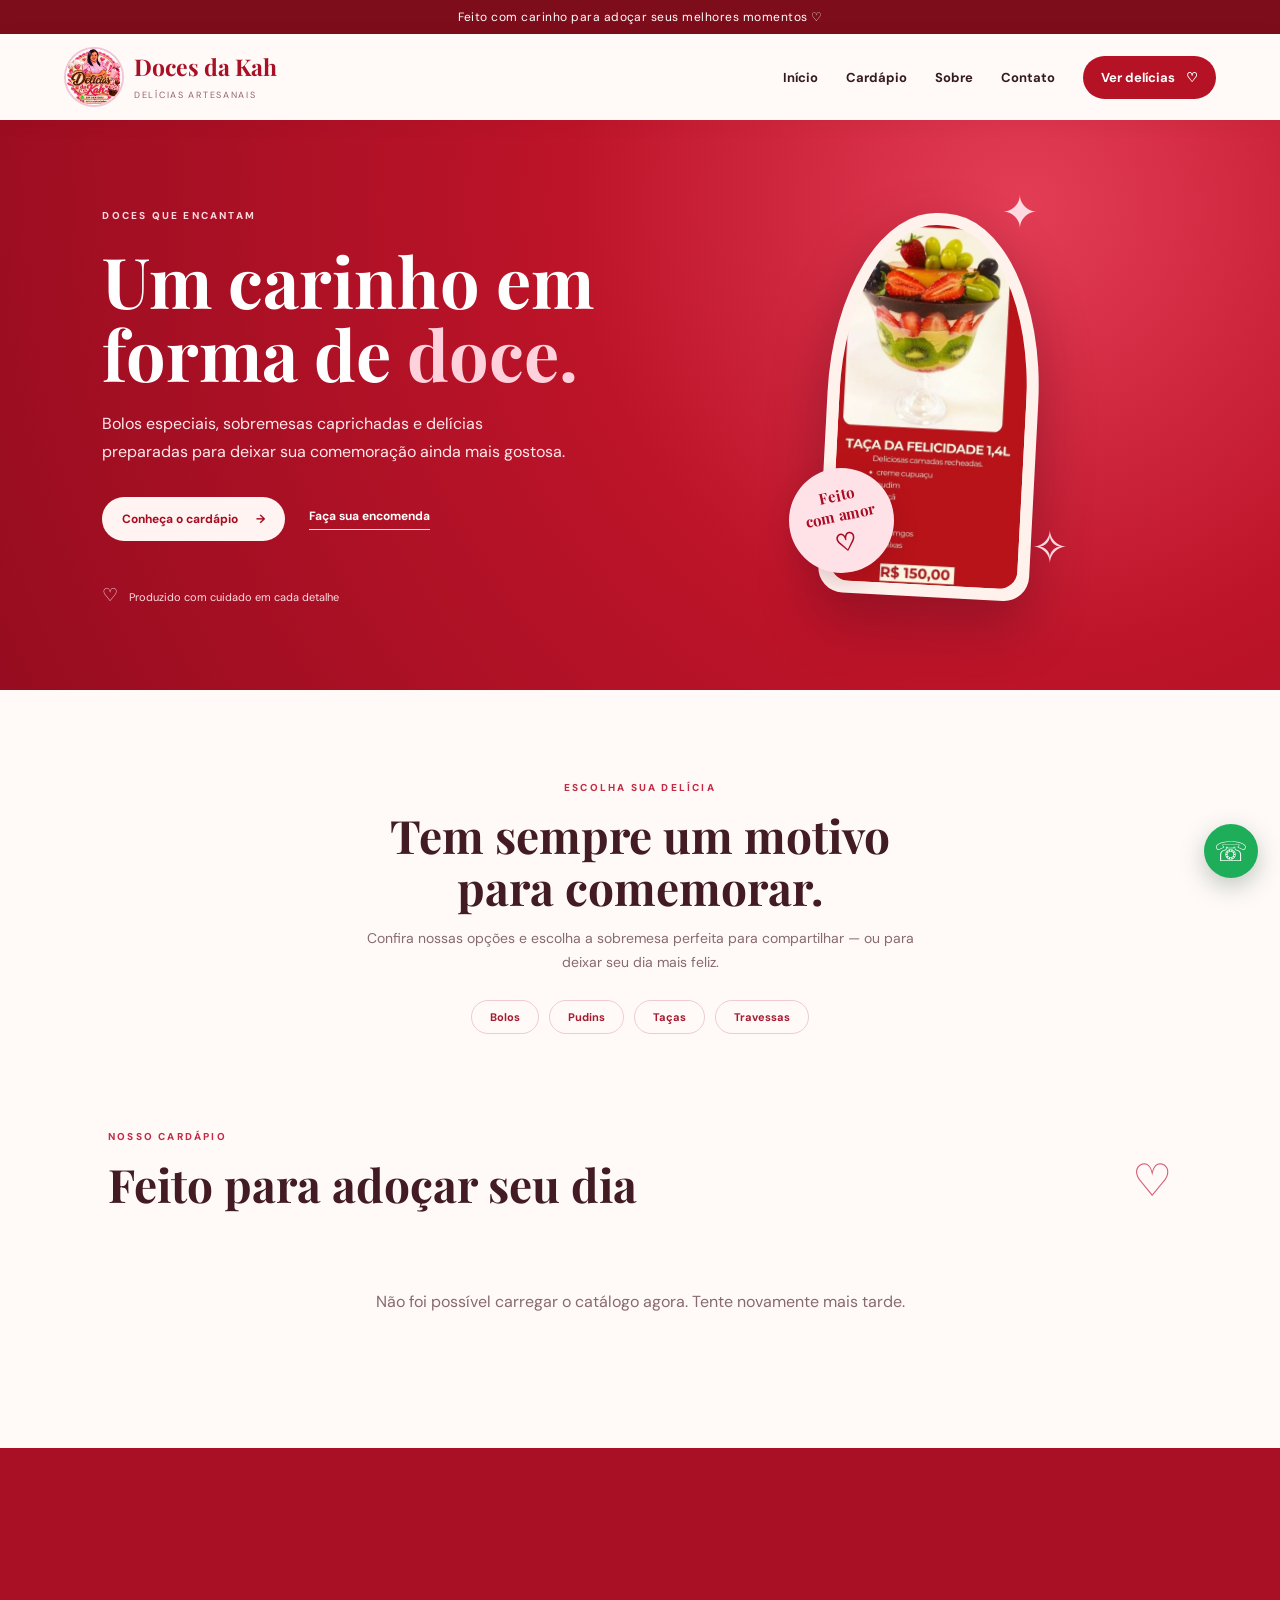
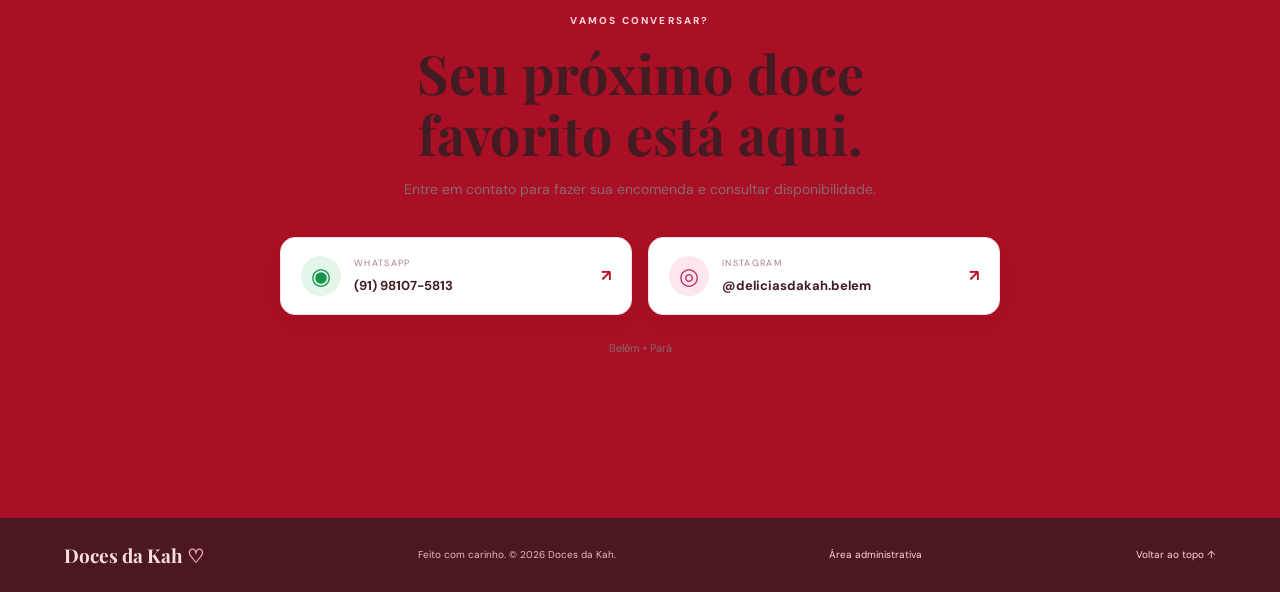
==== doces-da-kah-netlify/index.html @ cf6b91c2 "adicionar site e painel administrativo" ====
<!doctype html>
<html lang="pt-BR">
<head>
  <meta charset="utf-8">
  <meta name="viewport" content="width=device-width, initial-scale=1">
  <meta name="theme-color" content="#b51225">
  <meta name="description" content="Doces da Kah — bolos personalizados, pudins, taças da felicidade e sobremesas na travessa. Faça sua encomenda!">
  <title>Doces da Kah | Delícias feitas com carinho</title>
  <link rel="preconnect" href="https://fonts.googleapis.com">
  <link rel="preconnect" href="https://fonts.gstatic.com" crossorigin>
  <link href="https://fonts.googleapis.com/css2?family=DM+Sans:wght@400;500;600;700;800&family=Playfair+Display:wght@600;700;800&display=swap" rel="stylesheet">
  <link rel="stylesheet" href="styles.css">
</head>
<body>
  <div class="topline">Feito com carinho para adoçar seus melhores momentos ♡</div>
  <header class="site-header">
    <a class="brand" href="#inicio" aria-label="Doces da Kah - início">
      <img src="assets/logo-doces-da-kah.jpg" alt="Logo Doces da Kah">
      <span><strong>Doces da Kah</strong><small>DELÍCIAS ARTESANAIS</small></span>
    </a>
    <button class="menu-toggle" id="menuToggle" aria-label="Abrir menu" aria-expanded="false">☰</button>
    <nav id="mainNav">
      <a href="#inicio">Início</a>
      <a href="#catalogo">Cardápio</a>
      <a href="#sobre">Sobre</a>
      <a href="#contato">Contato</a>
      <a class="nav-cta" href="#catalogo">Ver delícias <span>♡</span></a>
    </nav>
  </header>

  <main>
    <section class="hero" id="inicio">
      <div class="hero-copy">
        <span class="eyebrow">DOCES QUE ENCANTAM</span>
        <h1>Um carinho em forma de <em>doce.</em></h1>
        <p>Bolos especiais, sobremesas caprichadas e delícias preparadas para deixar sua comemoração ainda mais gostosa.</p>
        <div class="hero-actions">
          <a class="button button-light" href="#catalogo">Conheça o cardápio <span>→</span></a>
          <a class="text-link" href="#contato">Faça sua encomenda</a>
        </div>
        <div class="hero-note"><span>♡</span> Produzido com cuidado em cada detalhe</div>
      </div>
      <div class="hero-art">
        <div class="hero-frame"><img src="assets/taca-felicidade-14l.jpg" alt="Taça da felicidade com frutas e camadas de creme"></div>
        <div class="hero-sticker">Feito<br>com amor <b>♡</b></div>
        <div class="hero-sparkle sparkle-one">✦</div><div class="hero-sparkle sparkle-two">✧</div>
      </div>
    </section>

    <section class="intro section-wrap">
      <span class="eyebrow">ESCOLHA SUA DELÍCIA</span>
      <h2>Tem sempre um motivo<br>para comemorar.</h2>
      <p>Confira nossas opções e escolha a sobremesa perfeita para compartilhar — ou para deixar seu dia mais feliz.</p>
      <div class="category-pills">
        <a href="#bolos">Bolos</a><a href="#pudim">Pudins</a><a href="#tacas">Taças</a><a href="#travessas">Travessas</a>
      </div>
    </section>

    <section class="catalog section-wrap" id="catalogo">
      <div class="section-heading">
        <div><span class="eyebrow">NOSSO CARDÁPIO</span><h2>Feito para adoçar seu dia</h2></div>
        <span class="heading-heart">♡</span>
      </div>
      <div id="productsGrid" class="managed-products" aria-live="polite">
        <p class="loading-products">Carregando nossas delícias…</p>
      </div>
    </section>

    <section class="about" id="sobre">

    <section class="contact section-wrap" id="contato">
      <span class="eyebrow">VAMOS CONVERSAR?</span>
      <h2>Seu próximo doce<br>favorito está aqui.</h2>
      <p>Entre em contato para fazer sua encomenda e consultar disponibilidade.</p>
      <div class="contact-cards">
        <a class="contact-card" href="https://wa.me/5591981075813" target="_blank" rel="noopener">
          <span class="contact-icon">◉</span><span><small>WHATSAPP</small><strong>(91) 98107-5813</strong></span><b>↗</b>
        </a>
        <a class="contact-card" href="https://instagram.com/deliciasdakah.belem" target="_blank" rel="noopener">
          <span class="contact-icon insta">◎</span><span><small>INSTAGRAM</small><strong>@deliciasdakah.belem</strong></span><b>↗</b>
        </a>
      </div>
      <p class="small-print">Belém • Pará</p>
    </section>
  </main>

  <footer><a class="footer-brand" href="#inicio">Doces da Kah <span>♡</span></a><p>Feito com carinho. © <span id="year"></span> Doces da Kah.</p><a href="/admin/" class="back-top">Área administrativa</a><a href="#inicio" class="back-top">Voltar ao topo ↑</a></footer>

  <a class="floating-whatsapp" href="https://wa.me/5591981075813" target="_blank" rel="noopener" aria-label="Fale pelo WhatsApp">☏</a>
  <div class="toast" id="toast" role="status" aria-live="polite">Abrindo seu pedido no WhatsApp…</div>
  <script src="script.js"></script>
</body>
</html>
---- doces-da-kah-netlify/styles.css ----
*{box-sizing:border-box}html{scroll-behavior:smooth;scroll-padding-top:90px}body{margin:0;color:#351b20;background:#fffaf8;font-family:"DM Sans",Arial,sans-serif}a{color:inherit;text-decoration:none}.topline{background:#7d0d1b;color:#fff;text-align:center;padding:9px 15px;font-size:12px;letter-spacing:.04em}.site-header{height:86px;padding:10px max(5vw,22px);display:flex;align-items:center;justify-content:space-between;background:#fffaf8;position:sticky;top:0;z-index:10;box-shadow:0 3px 20px #4d17200d}.brand{display:flex;align-items:center;gap:10px}.brand img{width:60px;height:60px;object-fit:cover;border-radius:50%;border:2px solid #f2c6d5}.brand strong{display:block;font-family:"Playfair Display",serif;font-size:23px;color:#a90f25}.brand small{font-size:9px;letter-spacing:.19em;color:#93636b}.site-header nav{display:flex;align-items:center;gap:28px;font-size:13px;font-weight:700}.site-header nav a:not(.nav-cta):hover{color:#bd1730}.nav-cta{background:#b51225;color:white;padding:13px 18px;border-radius:30px}.nav-cta span{padding-left:8px}.menu-toggle{display:none;border:0;background:none;font-size:26px;color:#a90f25}.hero{background:radial-gradient(circle at 80% 15%,#e33d56 0,#bd1429 40%,#970c20 100%);color:white;min-height:570px;padding:75px max(8vw,25px);display:grid;grid-template-columns:1.05fr .95fr;align-items:center;gap:45px;overflow:hidden}.hero-copy{max-width:570px}.eyebrow{font-size:10px;letter-spacing:.22em;font-weight:800;color:#c52b45}.hero .eyebrow{color:#ffd8df}.hero h1,.about h2{font:700 clamp(42px,6vw,70px)/1.04 "Playfair Display",serif;margin:20px 0}.hero h1 em,.about h2 em{font-style:normal;color:#ffd1dc}.hero-copy>p{font-size:16px;line-height:1.8;max-width:470px;color:#ffe9ec}.hero-actions{display:flex;align-items:center;gap:24px;margin-top:30px}.button{border:0;display:inline-flex;align-items:center;justify-content:center;gap:18px;background:#b51225;color:white;padding:14px 20px;border-radius:30px;font:700 12px "DM Sans",sans-serif;cursor:pointer;transition:.2s}.button:hover{transform:translateY(-2px);box-shadow:0 9px 20px #6b091d22}.button-light{background:#fff4f1;color:#a70d22}.text-link{font-size:12px;font-weight:700;border-bottom:1px solid #ffd3dc;padding-bottom:5px}.hero-note{font-size:11px;color:#ffdce2;margin-top:42px}.hero-note span{font-size:18px;margin-right:8px}.hero-art{position:relative;max-width:440px;margin:auto}.hero-frame{padding:12px;background:#fff2ed;border-radius:48% 48% 25px 25px;transform:rotate(3deg);box-shadow:0 25px 55px #53071966}.hero-frame img{display:block;width:100%;height:360px;object-fit:cover;object-position:center;border-radius:48% 48% 18px 18px}.hero-sticker{position:absolute;bottom:24px;left:-38px;background:#ffe2e8;color:#a80d24;width:105px;height:105px;border-radius:50%;display:grid;place-content:center;text-align:center;font:700 15px "Playfair Display",serif;transform:rotate(-12deg);box-shadow:0 8px 25px #5e071e33}.hero-sticker b{font-size:24px}.hero-sparkle{position:absolute;color:#ffd9df;font-size:45px}.sparkle-one{top:-30px;right:0}.sparkle-two{bottom:20px;right:-30px}.section-wrap{max-width:1120px;margin:auto;padding:85px 28px}.intro{text-align:center;padding-bottom:55px}.intro h2,.section-heading h2,.pair-heading h2,.contact h2{font:700 clamp(32px,4vw,46px)/1.12 "Playfair Display",serif;margin:14px 0;color:#421b23}.intro>p,.pair-heading>p,.contact>p{color:#876a6e;line-height:1.7;font-size:14px;max-width:560px;margin:0 auto}.category-pills{display:flex;justify-content:center;gap:10px;flex-wrap:wrap;margin-top:25px}.category-pills a{border:1px solid #efcbd1;color:#a7192e;padding:9px 18px;border-radius:25px;font-size:11px;font-weight:700}.category-pills a:hover{background:#b51225;color:#fff}.catalog{padding-top:35px}.section-heading{display:flex;align-items:end;justify-content:space-between;margin-bottom:30px}.section-heading h2{margin-bottom:0}.heading-heart{font-size:45px;color:#d75b72}.product-card{display:grid;grid-template-columns:1fr 1fr;background:white;border-radius:22px;overflow:hidden;margin:24px 0 38px;box-shadow:0 12px 40px #6115260d;border:1px solid #f4e5e4}.product-photo{min-height:390px;background:#f7e8e4}.product-photo img{width:100%;height:100%;min-height:390px;object-fit:cover}.product-info{padding:45px 42px;align-self:center}.product-tag{font-size:9px;font-weight:800;letter-spacing:.18em;color:#c52b45}.product-info h3,.mini-content h3{font:700 30px "Playfair Display",serif;color:#421b23;margin:12px 0}.product-info>p,.mini-content p{font-size:13px;line-height:1.8;color:#876a6e}.detail-block{margin:23px 0}.detail-block strong{font-size:12px;color:#4a2028}.detail-block p{font-size:12px;color:#876a6e;line-height:1.8}.price-list{border-top:1px solid #f0dfe0;border-bottom:1px solid #f0dfe0;margin:20px 0;padding:8px 0}.price-list div{display:flex;justify-content:space-between;padding:8px 0;font-size:13px}.price-list strong,.price-highlight strong{color:#b51225;font-size:17px}.product-info .button{margin-top:5px}.reverse .product-photo{order:2}.price-highlight{display:flex;align-items:center;justify-content:space-between;border-top:1px solid #f0dfe0;border-bottom:1px solid #f0dfe0;padding:17px 0;margin:25px 0}.price-highlight small{font-size:12px;color:#876a6e}.pair-heading{text-align:center;padding:35px 0 22px}.pair-heading h2{margin:10px 0}.two-products{display:grid;grid-template-columns:1fr 1fr;gap:24px}.mini-card{background:white;border:1px solid #f1e3e1;border-radius:20px;overflow:hidden;box-shadow:0 12px 35px #6115260a}.mini-card>img{width:100%;height:270px;object-fit:cover}.mini-content{padding:25px}.mini-content h3{font-size:25px;margin:8px 0}.mini-content p{min-height:88px}.mini-bottom{border-top:1px solid #f0dfe0;padding-top:17px;display:flex;align-items:center;justify-content:space-between;gap:10px}.mini-bottom>strong{color:#b51225;font-size:18px}.mini-bottom .button{padding:12px 16px}.tray-card{margin-top:55px}.flavor-list{columns:2;padding-left:18px;color:#876a6e;font-size:12px;line-height:2}.price-note{font-weight:700;color:#b51225!important}.about{background:#a90f25;color:#fff;position:relative;overflow:hidden;padding:75px 25px}.about-inner{max-width:750px;margin:auto;text-align:center;position:relative;z-index:1}.about .eyebrow{color:#ffd4dc}.about h2{font-size:clamp(36px,5vw,54px)}.about-inner>p{max-width:570px;margin:0 auto 28px;color:#ffe4e8;line-height:1.8;font-size:14px}.about-decoration{position:absolute;right:8%;top:-110px;font-size:360px;color:#ffffff0b}.contact{text-align:center}.contact h2{margin:14px 0}.contact-cards{display:flex;justify-content:center;gap:16px;margin:35px auto 20px;max-width:720px}.contact-card{background:white;border:1px solid #f0dfe0;border-radius:15px;padding:18px 20px;display:flex;align-items:center;gap:13px;text-align:left;flex:1;box-shadow:0 8px 25px #61152609}.contact-card>span:nth-child(2){flex:1}.contact-card small{display:block;font-size:9px;letter-spacing:.15em;color:#a77b82;margin-bottom:5px}.contact-card strong{font-size:13px;color:#421b23}.contact-card>b{color:#b51225}.contact-icon{width:40px;height:40px;border-radius:50%;display:grid;place-items:center;background:#e4f5e9;color:#15944c;font-size:23px}.contact-icon.insta{background:#fde6ee;color:#c02c65}.small-print{font-size:11px!important;margin-top:24px!important}footer{background:#4b1720;color:#f8dfe3;padding:24px max(5vw,22px);display:flex;align-items:center;justify-content:space-between;gap:15px;font-size:10px}footer p{margin:0;color:#e3bdc4}.footer-brand{font:700 19px "Playfair Display",serif}.footer-brand span{color:#f5a8bc}.back-top{color:#ffd6de}.floating-whatsapp{position:fixed;right:22px;bottom:22px;z-index:8;background:#1eae5a;color:white;width:54px;height:54px;border-radius:50%;display:grid;place-items:center;font-size:27px;box-shadow:0 8px 25px #133c2344}.toast{position:fixed;bottom:88px;right:22px;background:#421b23;color:#fff;padding:12px 18px;border-radius:10px;font-size:12px;opacity:0;transform:translateY(8px);transition:.25s;pointer-events:none}.toast.show{opacity:1;transform:translateY(0)}
@media(max-width:760px){.site-header{height:74px}.brand img{width:50px;height:50px}.brand strong{font-size:20px}.menu-toggle{display:block}.site-header nav{display:none;position:absolute;top:74px;left:0;right:0;background:#fffaf8;padding:20px 25px 25px;flex-direction:column;align-items:stretch;gap:18px;box-shadow:0 15px 20px #4d172018}.site-header nav.open{display:flex}.nav-cta{text-align:center}.hero{grid-template-columns:1fr;padding:58px 27px 65px;gap:55px;text-align:center}.hero-copy{margin:auto}.hero h1{font-size:49px}.hero-copy>p{font-size:14px}.hero-actions{justify-content:center;flex-wrap:wrap;gap:18px}.hero-note{margin-top:27px}.hero-art{width:min(83%,360px)}.hero-frame img{height:290px}.hero-sticker{left:-28px;width:85px;height:85px;font-size:12px}.section-wrap{padding:65px 20px}.intro h2,.section-heading h2,.pair-heading h2,.contact h2{font-size:34px}.product-card{grid-template-columns:1fr}.product-photo,.product-photo img{min-height:0;height:270px}.product-info{padding:28px 25px 32px}.reverse .product-photo{order:0}.two-products{grid-template-columns:1fr}.mini-card>img{height:250px}.mini-content p{min-height:0}.tray-card{margin-top:35px}.flavor-list{columns:1}.contact-cards{flex-direction:column}.contact-card{flex:auto}footer{flex-direction:column;text-align:center}.about{padding:62px 24px}.about-decoration{font-size:230px;right:-30px;top:-40px}}
@media(prefers-reduced-motion:reduce){html{scroll-behavior:auto}*,*:before,*:after{transition:none!important}}

/* Produtos gerenciados pelo painel */
.managed-products{display:grid;grid-template-columns:repeat(2,minmax(0,1fr));gap:24px}
.managed-card{background:#fff;border:1px solid #f1e3e1;border-radius:20px;overflow:hidden;box-shadow:0 12px 35px #6115260a;display:flex;flex-direction:column}
.managed-card-image{width:100%;height:270px;object-fit:cover;background:#f7e8e4}
.managed-card-body{padding:25px;display:flex;flex-direction:column;flex:1}
.managed-card h3{font:700 25px "Playfair Display",serif;color:#421b23;margin:9px 0}
.managed-card p{font-size:13px;line-height:1.8;color:#876a6e}
.managed-card .managed-details{margin:8px 0 18px}
.managed-card .managed-details strong{font-size:12px;color:#4a2028}
.managed-card .managed-details ul{padding-left:18px;color:#876a6e;font-size:12px;line-height:1.9;columns:2}
.managed-card .managed-price{font-size:19px;color:#b51225;font-weight:800;margin-top:auto;padding:12px 0}
.managed-card .button{align-self:flex-start}
.loading-products{grid-column:1/-1;text-align:center;color:#876a6e;padding:35px}
@media(max-width:760px){.managed-products{grid-template-columns:1fr}.managed-card-image{height:250px}.managed-card .managed-details ul{columns:1}}
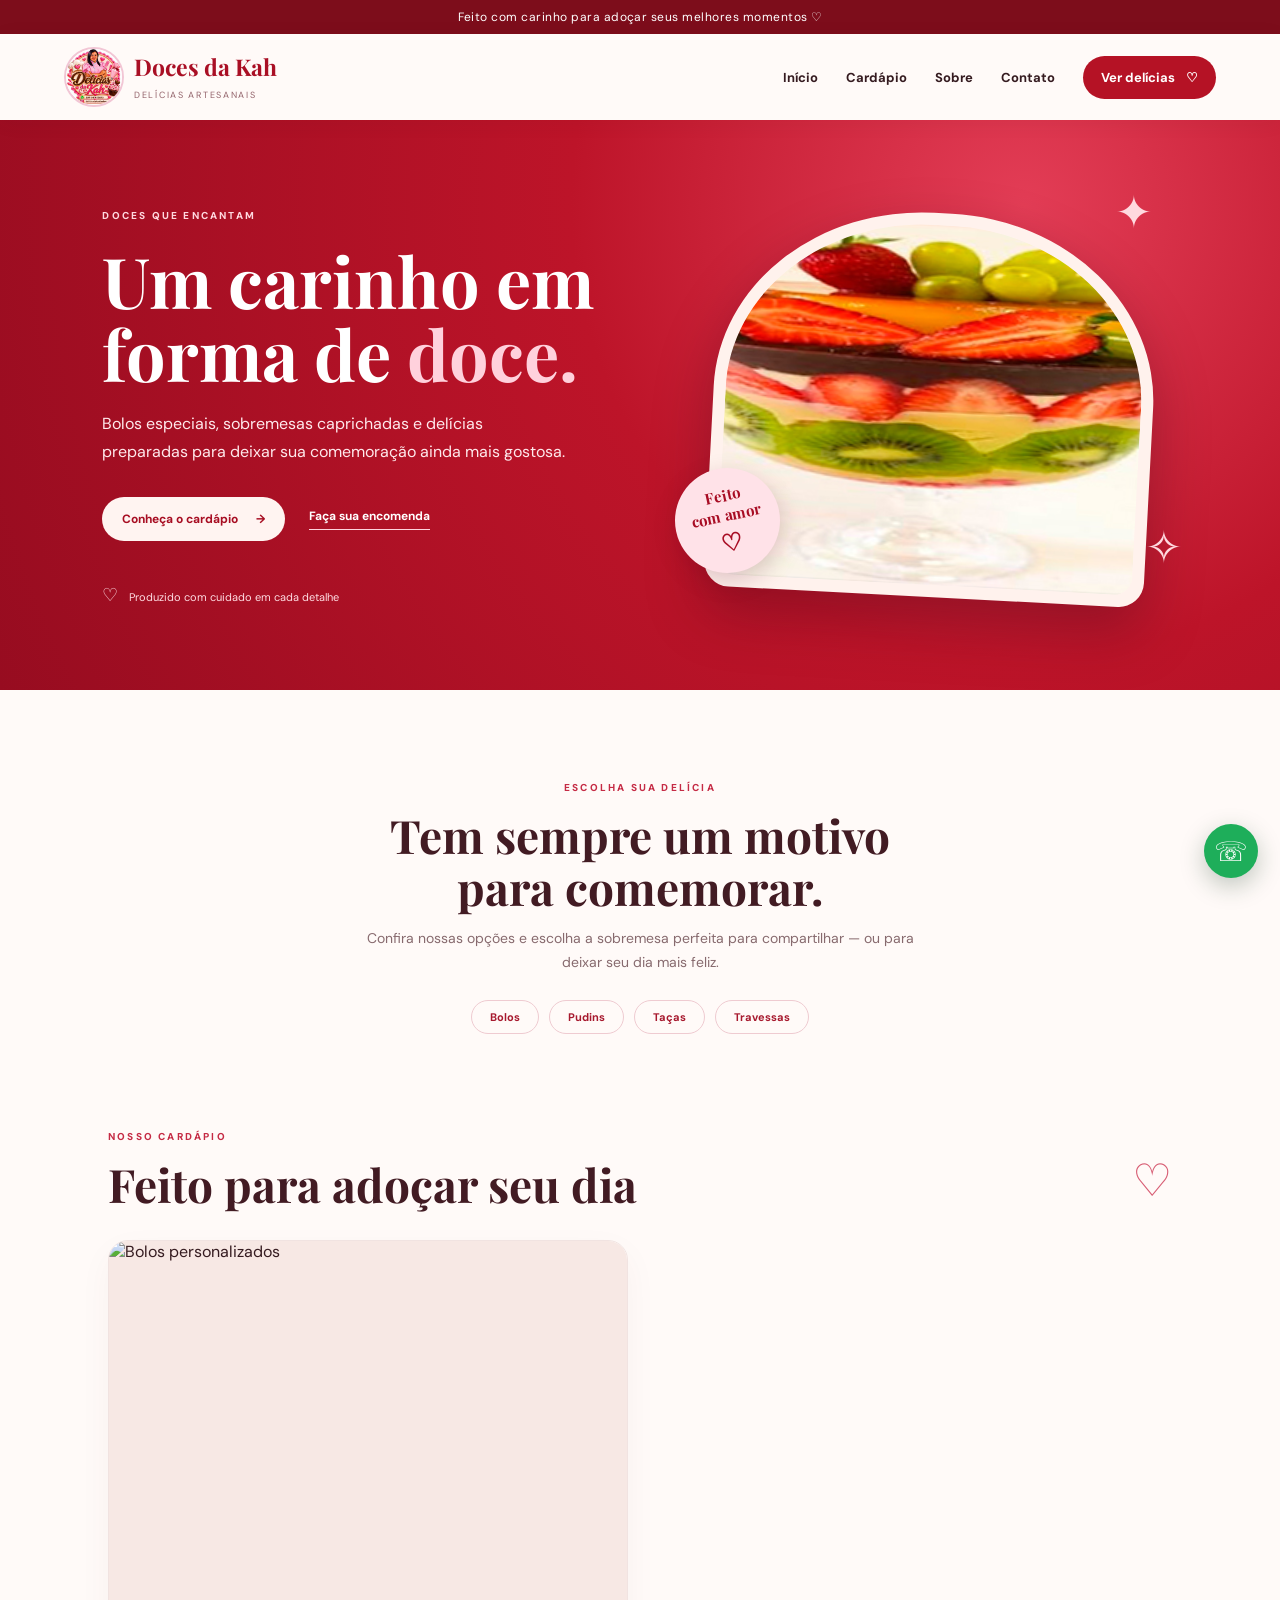
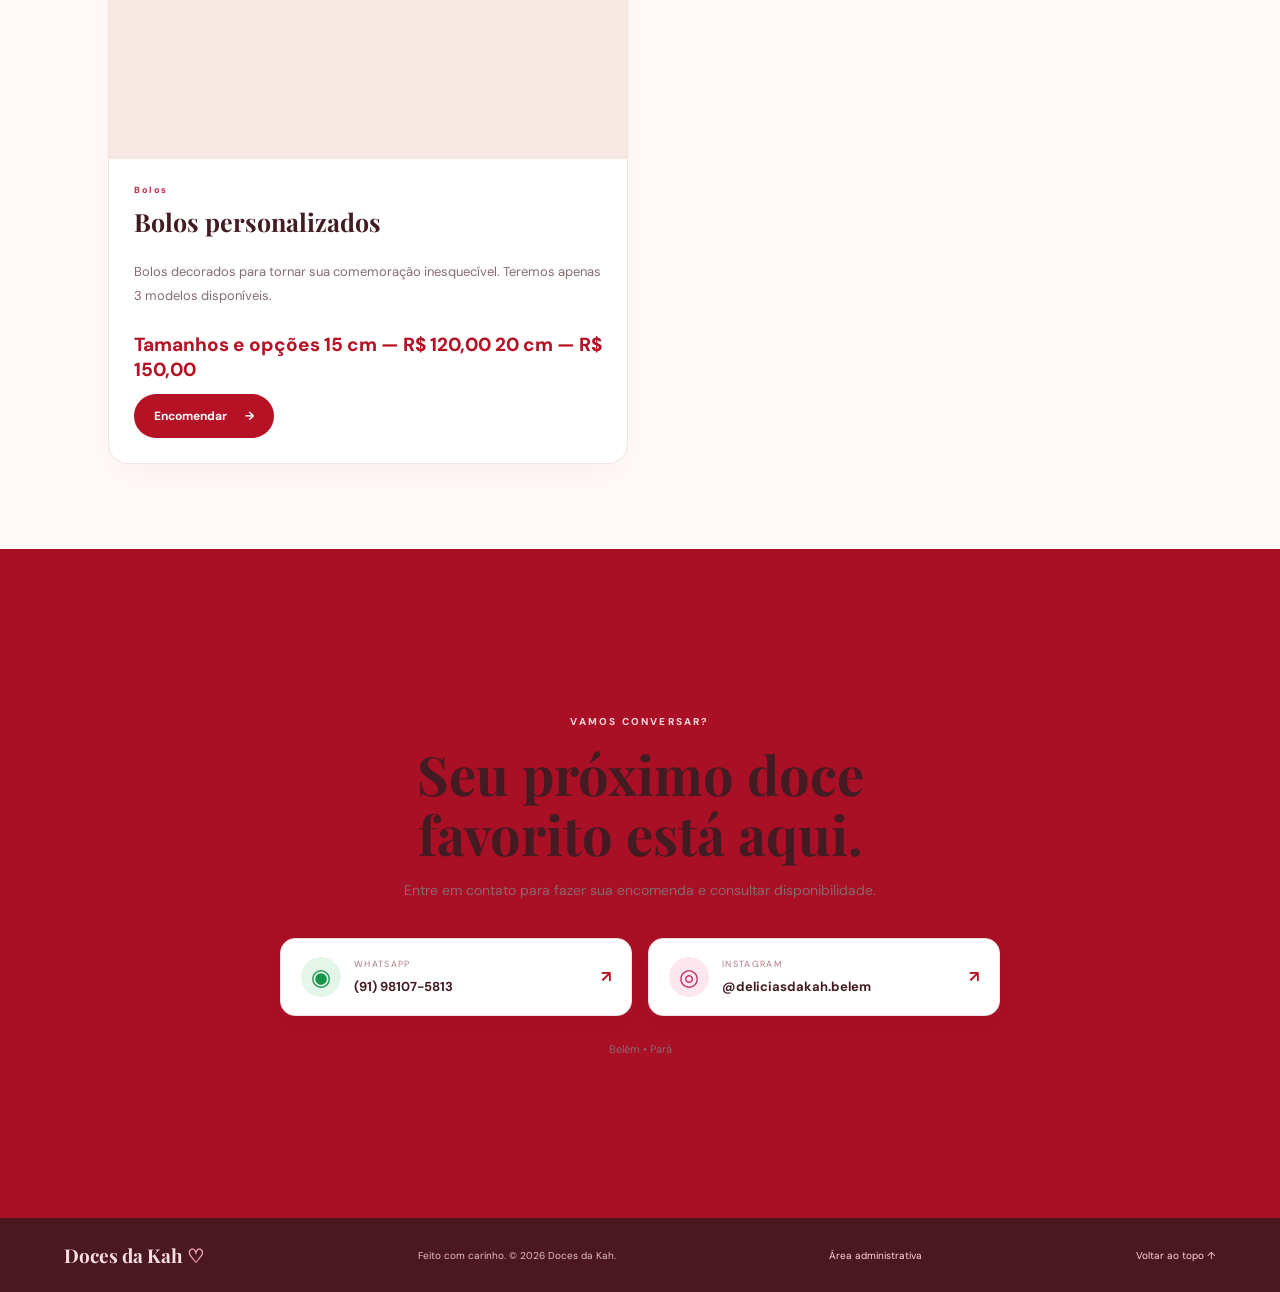
==== commit 87afda56: "Include galeria-produtos.css in index.html Added a link to the galeria-produtos.css stylesheet." ====
--- a/doces-da-kah-netlify/index.html
+++ b/doces-da-kah-netlify/index.html
@@ -10,6 +10,7 @@
   <link rel="preconnect" href="https://fonts.gstatic.com" crossorigin>
   <link href="https://fonts.googleapis.com/css2?family=DM+Sans:wght@400;500;600;700;800&family=Playfair+Display:wght@600;700;800&display=swap" rel="stylesheet">
   <link rel="stylesheet" href="styles.css">
+  <link rel="stylesheet" href="/galeria-produtos.css">
 </head>
 <body>
   <div class="topline">Feito com carinho para adoçar seus melhores momentos ♡</div>
@@ -90,4 +91,4 @@
   <div class="toast" id="toast" role="status" aria-live="polite">Abrindo seu pedido no WhatsApp…</div>
   <script src="script.js"></script>
 </body>
-</html>+</html>
--- a/doces-da-kah-netlify/styles.css
+++ b/doces-da-kah-netlify/styles.css
@@ -16,3 +16,60 @@
 .managed-card .button{align-self:flex-start}
 .loading-products{grid-column:1/-1;text-align:center;color:#876a6e;padding:35px}
 @media(max-width:760px){.managed-products{grid-template-columns:1fr}.managed-card-image{height:250px}.managed-card .managed-details ul{columns:1}}
+
+/* Ajustes adicionais para celulares */
+@media (max-width: 480px) {
+  body { overflow-x: hidden; }
+  .topline { font-size: 10px; padding: 8px 10px; }
+  .hero { padding-left: 20px; padding-right: 20px; min-height: auto; }
+  .hero h1 { font-size: clamp(38px, 11vw, 48px); }
+  .hero-frame img { height: min(72vw, 290px); }
+  .section-heading { align-items: flex-start; gap: 12px; }
+  .section-heading h2 { font-size: 30px; }
+  .managed-card { grid-template-columns: 1fr !important; }
+  .managed-card-image { width: 100%; height: 230px; object-fit: contain; }
+  .managed-card-body { padding: 23px 20px !important; }
+  .managed-card-body h3 { font-size: 25px; }
+  .managed-card .button, .order-button { width: 100%; }
+  .contact-card { min-width: 0; padding: 15px; }
+  .contact-card strong { overflow-wrap: anywhere; }
+  .floating-whatsapp { right: 16px; bottom: 16px; width: 50px; height: 50px; }
+}
+img { max-width: 100%; }
+
+/* Imagens dos produtos em formato quadrado */
+.product-photo {
+  aspect-ratio: 1 / 1;
+  min-height: 0;
+  height: auto;
+  overflow: hidden;
+}
+
+.product-photo img,
+.mini-card > img,
+.managed-card-image {
+  display: block;
+  width: 100%;
+  aspect-ratio: 1 / 1;
+  height: auto;
+  min-height: 0;
+  object-fit: contain;
+  background: #f7e8e4;
+}
+
+/* Mantém o formato quadrado também em telas pequenas */
+@media (max-width: 760px) {
+  .product-photo {
+    height: auto;
+    min-height: 0;
+  }
+
+  .product-photo img,
+  .mini-card > img,
+  .managed-card-image {
+    height: auto;
+    min-height: 0;
+    aspect-ratio: 1 / 1;
+  }
+}
+
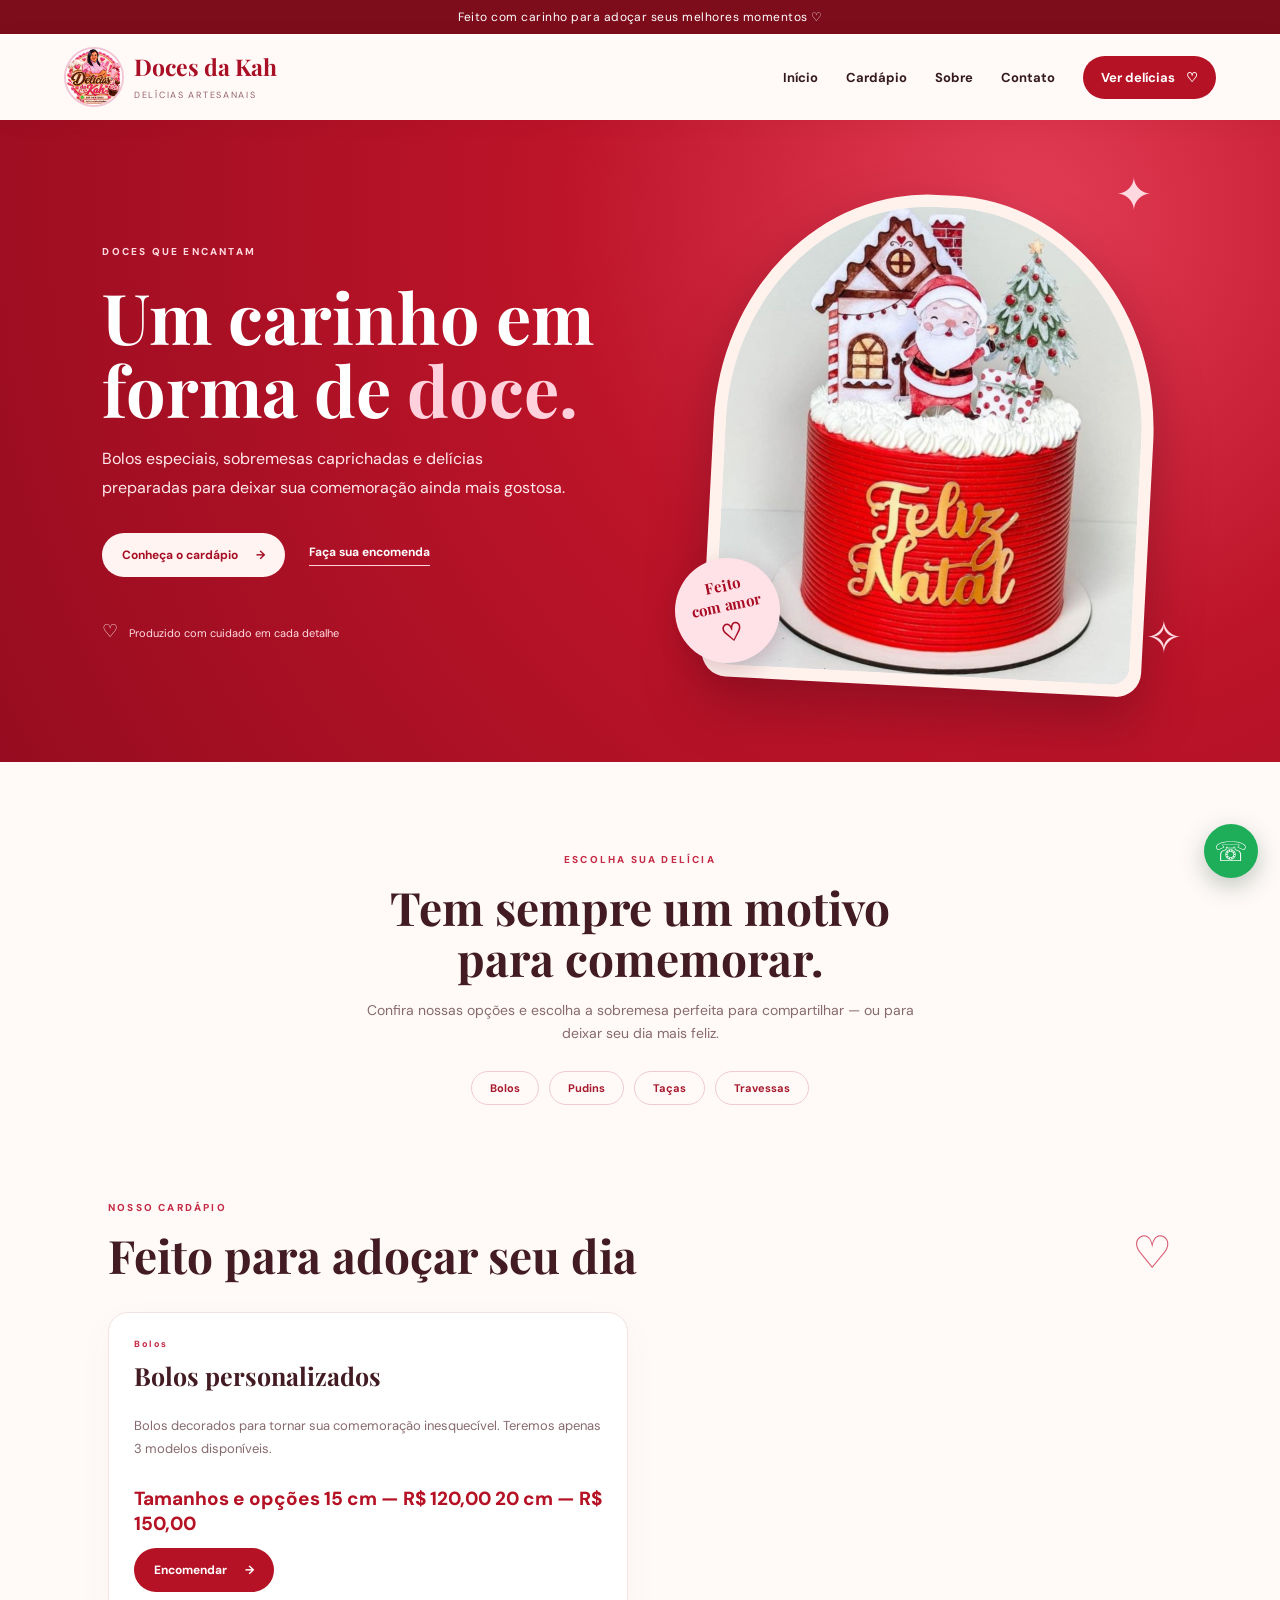
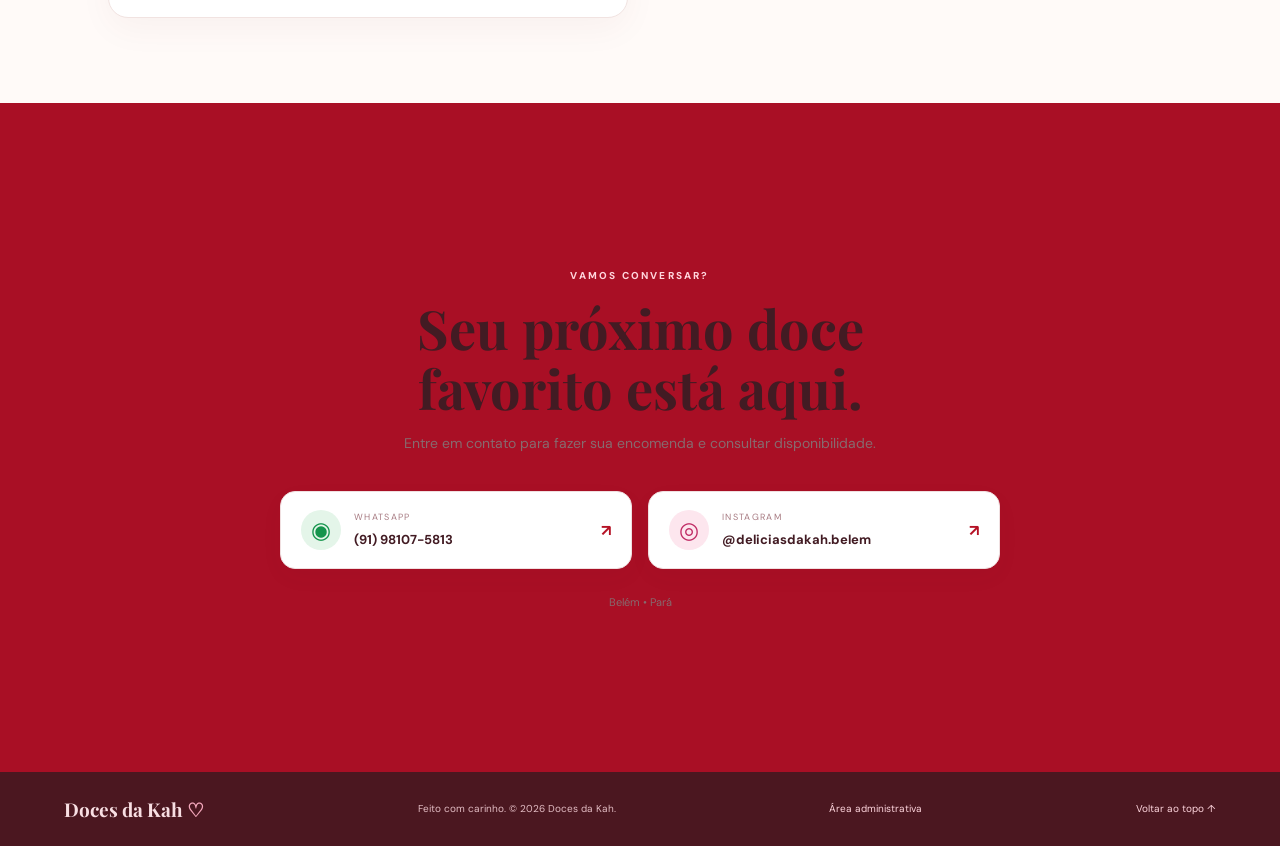
==== commit 2bea767b: "Update image source in index.html" ====
--- a/doces-da-kah-netlify/index.html
+++ b/doces-da-kah-netlify/index.html
@@ -42,7 +42,7 @@
         <div class="hero-note"><span>♡</span> Produzido com cuidado em cada detalhe</div>
       </div>
       <div class="hero-art">
-        <div class="hero-frame"><img src="assets/taca-felicidade-14l.jpg" alt="Taça da felicidade com frutas e camadas de creme"></div>
+        <div class="hero-frame"><img src="assets/bolo-personalizado.png" alt="Taça da felicidade com frutas e camadas de creme"></div>
         <div class="hero-sticker">Feito<br>com amor <b>♡</b></div>
         <div class="hero-sparkle sparkle-one">✦</div><div class="hero-sparkle sparkle-two">✧</div>
       </div>
--- a/doces-da-kah-netlify/styles.css
+++ b/doces-da-kah-netlify/styles.css
@@ -72,4 +72,15 @@
     aspect-ratio: 1 / 1;
   }
 }
+.hero-frame {
+  height: auto;
+  overflow: visible;
+}
 
+.hero-frame img {
+  display: block;
+  width: 100%;
+  height: auto;
+  object-fit: contain;
+  filter: none;
+}
